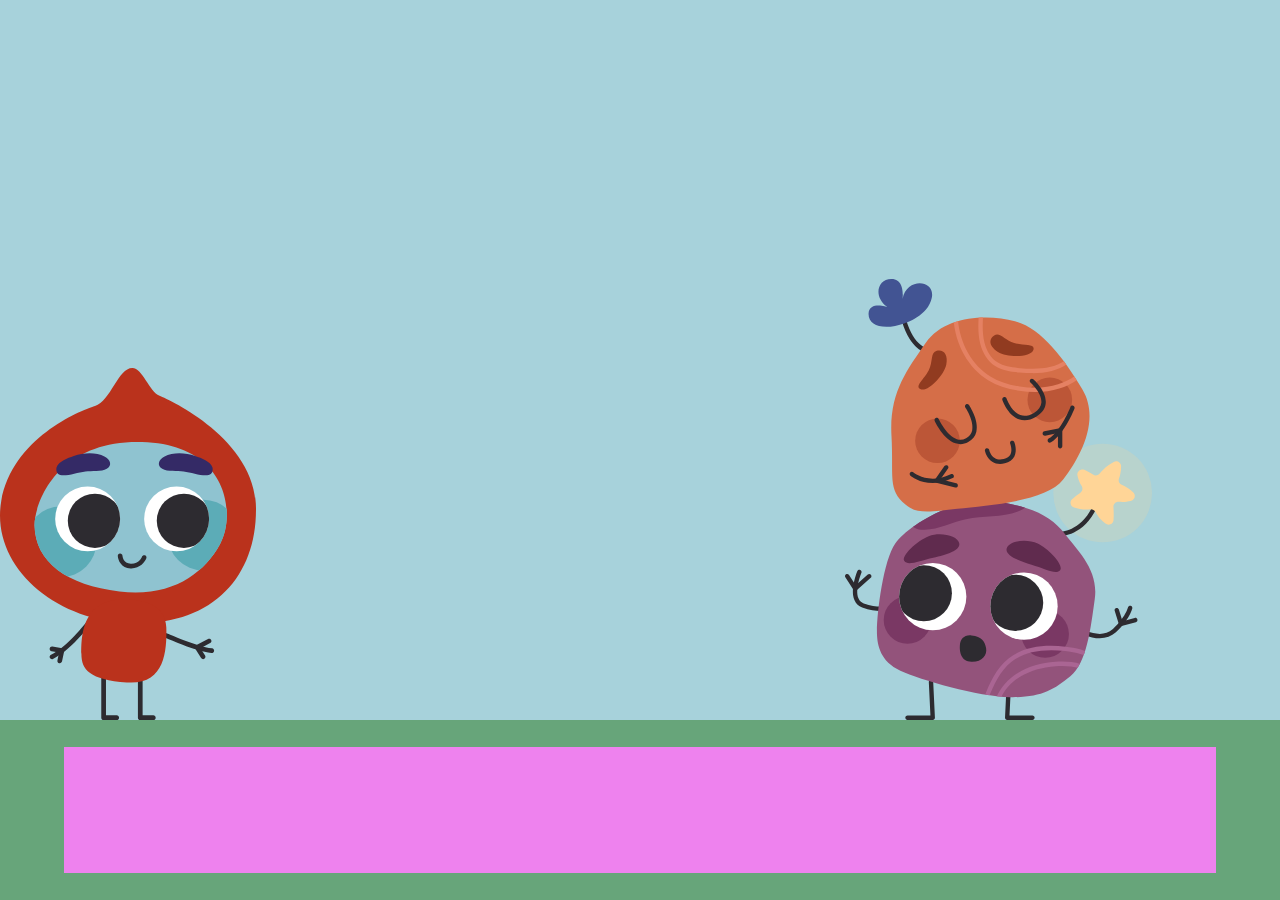
==== index.html @ 36ef5635 "Carga de archivos inicial" ====
<!DOCTYPE html>
<html lang="es">
<head>
    <meta charset="UTF-8">
    <meta name="viewport" content="width=device-width, initial-scale=1.0">
    <title>Empathika. El bosque mágico</title>

    <link rel="stylesheet" href="./css/reset.css">
    <link rel="stylesheet" href="./css/style.css">
</head>
<!--BODY===========================================================================================-->
<body>
    <main>
        <div id="bg">
            <!--SUELO_____________________________________________________________-->
            <div id="suelo">
                <div class="suelo-container">
                    <div class="flecha"></div>
                    <div class="usables-container">
                        <div class="usable"></div>
                        <div class="usable"></div>
                        <div class="usable"></div>
                    </div>
                    <div class="flecha"></div>
                </div>
            </div>
            <!--PERSONAJE PRINCIPAL________________________________________________-->
            <div id="personaje-principal-container" class="personaje-container">
                <img src="./assets/img/personajes/main-personaje.svg" alt="Personaje principal">
            </div>
            <!--LUMO Y FLORA_______________________________________________________-->
            <div id="lumo-flora-container" class="personaje-container">
                <img class="target" src="./assets/img/personajes/lumo-flora.svg" alt="Lumo y Flora. Dos seres mágicos. Flora está dormida sobre Lumo">
            </div>
        </div>
    </main>
    
    <script src="./js/movimientoPersonaje.js"></script>
</body>
</html>
---- css/style.css ----
/*VARIABLES =====================================================================*/
:root{
    /*COLORES ---------------------------*/
    --azul-cielo: #A7D2DB;
    --hierba1: #67A57A;

    /*DISTANCIAS ---------------------------*/
    --distancia-suelo: 20dvh;
    --distancia-personaje-izda: 10vw;
}

/*FONDO ========================================================================*/
html, body {
    margin: 0;
    padding: 0;
    height: 100%;
    overflow: hidden;
}

#bg {
    width: 100vw;
    height: 100dvh;
    overflow: hidden;
    background-color: var(--azul-cielo);
    position: relative;

}

#suelo {
    width: 100%;
    height: var(--distancia-suelo);
    background-color: var(--hierba1);
    position: absolute;
    bottom: 0;
}


/*PERSONAJES ========================================================================*/
.personaje-container {
    position: absolute;
    bottom: var(--distancia-suelo);
}

/*LUMO Y FLORA ---------------------------*/
#lumo-flora-container {
    right: 10vw;
    width: 24vw;
    min-width: 220px;
    height: auto;
    display: block;
}


/*PERSONAJE PRINCIPAL ================================================================*/
#personaje-principal-container {
    transition: transform 1s ease;
    animation: entrada 1s ease forwards;
}

#personaje-principal-container img {
    width: 20vw;
    min-width: 200px;
    height: auto;
    display: block;
}

.personaje-principal-flip {
    transform: scaleX(-1);
}

/*ANIMACIÓN ENTRADA ----------------------------------------------*/
@keyframes entrada {
    0% {
        transform: translateX(-25vw);
    }
    100% {
        transform: translateX(var(--distancia-personaje-izda));
    }
}

/*SUELO =========================================================================*/

.suelo-container {
    width: 90%;
    height: 70%;
    position: absolute;
    left: 50%;
    top: 50%;
    transform: translate(-50%, -50%);
    background-color: violet;

}
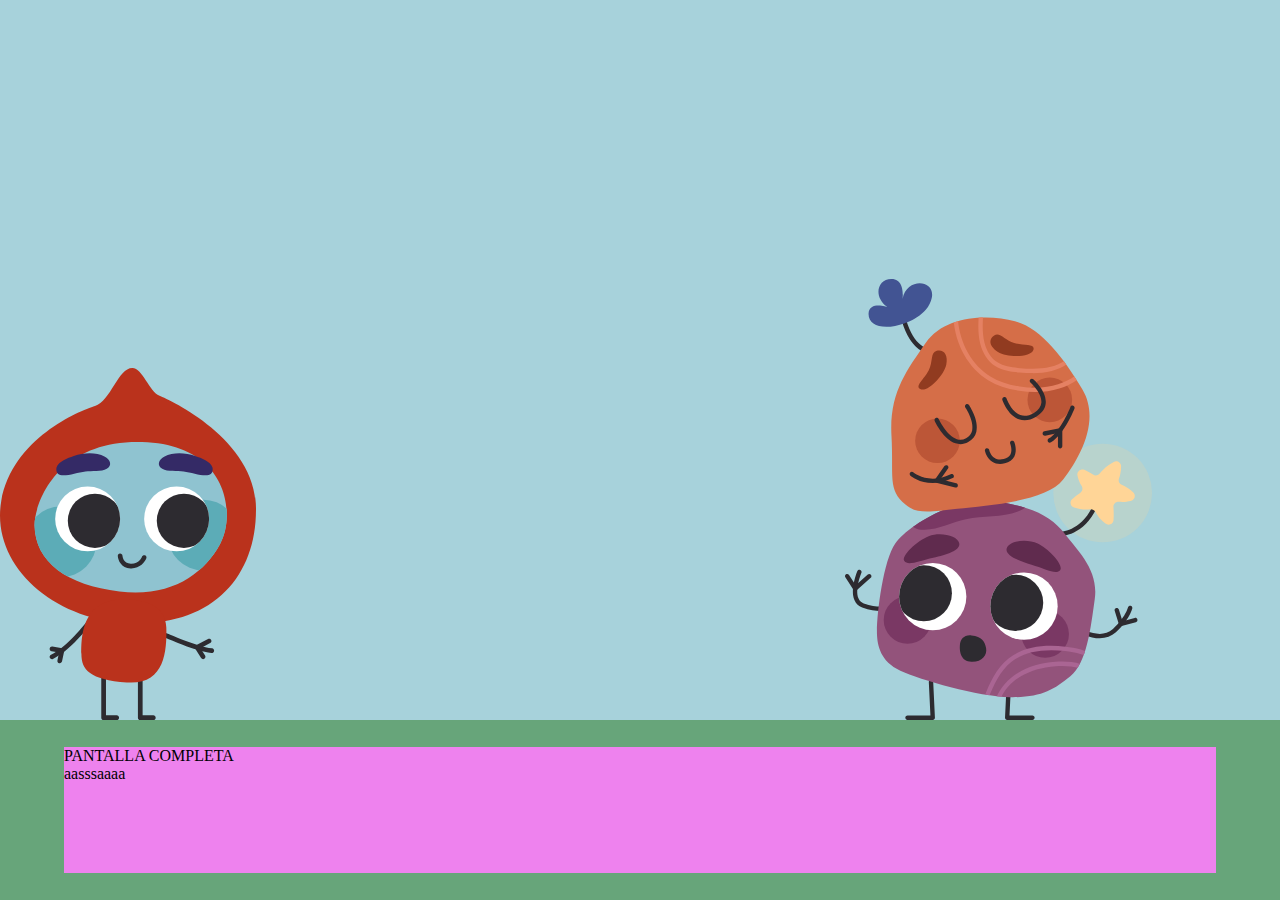
==== commit 6420f7b5: "Añadida clase .hud El personaje ahora no se mueve cuando se pulsa sobre un elemento de la clase hud" ====
--- a/index.html
+++ b/index.html
@@ -2,7 +2,11 @@
 <html lang="es">
 <head>
     <meta charset="UTF-8">
-    <meta name="viewport" content="width=device-width, initial-scale=1.0">
+
+
+    <meta name="viewport" content="width=device-width, initial-scale=1, maximum-scale=1, user-scalable=no">
+    <meta name="theme-color" content="black">
+
     <title>Empathika. El bosque mágico</title>
 
     <link rel="stylesheet" href="./css/reset.css">
@@ -15,6 +19,8 @@
             <!--SUELO_____________________________________________________________-->
             <div id="suelo">
                 <div class="suelo-container">
+                    <button id="pantallaCompletaBtn">PANTALLA COMPLETA</button>
+                    <p class="hud">aasssaaaa</p>
                     <div class="flecha"></div>
                     <div class="usables-container">
                         <div class="usable"></div>
--- a/css/style.css
+++ b/css/style.css
@@ -3,6 +3,7 @@
     /*COLORES ---------------------------*/
     --azul-cielo: #A7D2DB;
     --hierba1: #67A57A;
+    --negro: #2D2B30;
 
     /*DISTANCIAS ---------------------------*/
     --distancia-suelo: 20dvh;
@@ -13,12 +14,14 @@
 html, body {
     margin: 0;
     padding: 0;
-    height: 100%;
+    width: 100vw;
+    height: 100vh; 
     overflow: hidden;
+    background-color: var(--negro); 
 }
 
 #bg {
-    width: 100vw;
+    width: 100dvw;
     height: 100dvh;
     overflow: hidden;
     background-color: var(--azul-cielo);
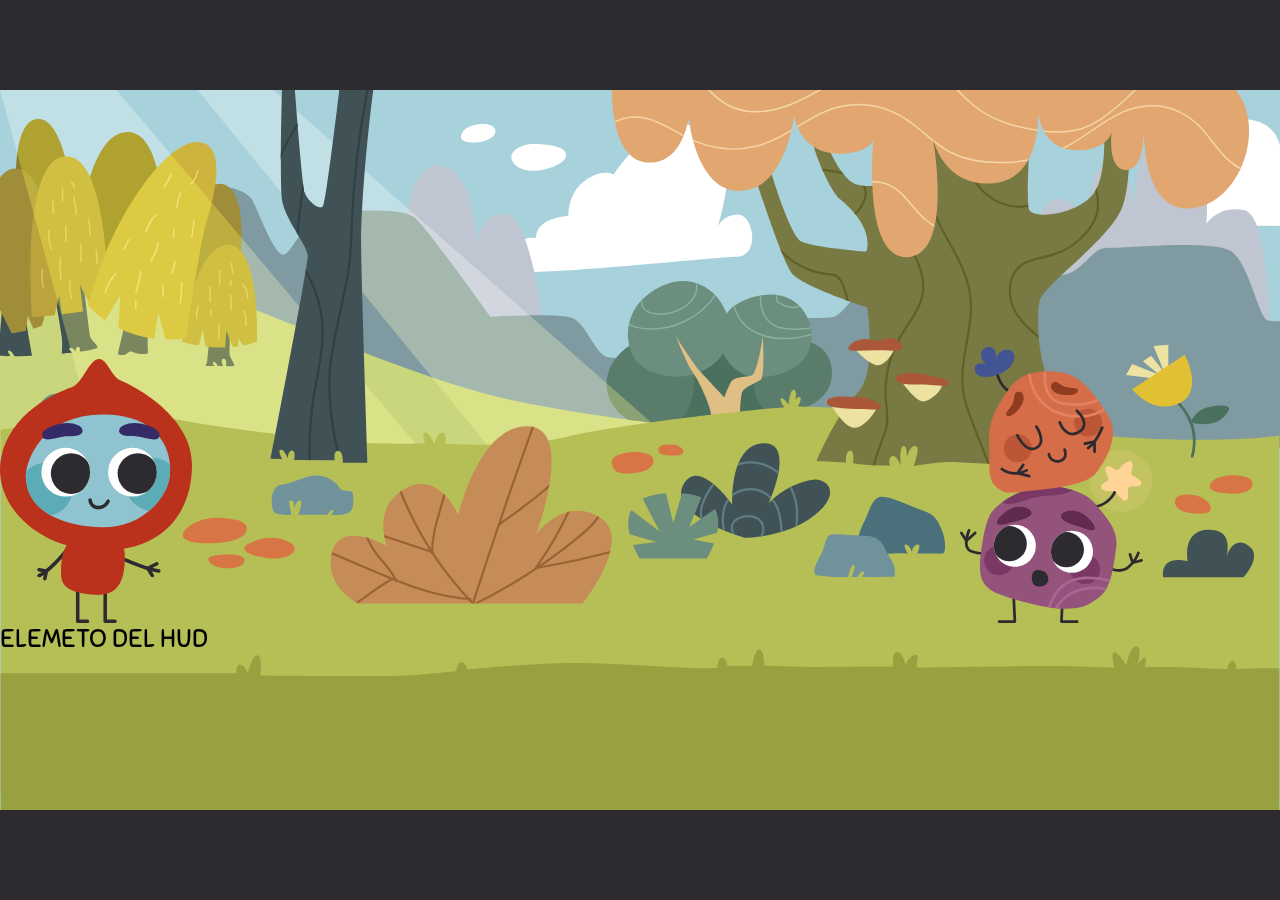
==== commit e2351ab0: "Añadido fondo" ====
--- a/index.html
+++ b/index.html
@@ -10,17 +10,34 @@
     <title>Empathika. El bosque mágico</title>
 
     <link rel="stylesheet" href="./css/reset.css">
+    <link rel="stylesheet" href="./css/general.css">
     <link rel="stylesheet" href="./css/style.css">
 </head>
 <!--BODY===========================================================================================-->
 <body>
     <main>
-        <div id="bg">
+        <div id="general-wrapper">
+
+            <!--BG_____________________________________________________________-->
+            <div class="bg-container">
+                <img id="bg-nubes" src="./assets/img/bg/bg-nubes.svg" alt="Fondo con montículos y árboles">
+                <img id="bg-back" src="./assets/img/bg/bg-back.svg" alt="Fondo con montículos y árboles">
+                <img id="bg-mid" src="./assets/img/bg/bg-mid.svg" alt="Fondo con montículos y árboles">
+                <svg id="bg-rayos" xmlns="http://www.w3.org/2000/svg" viewBox="0 0 1689.88 1082.79">
+                    <g>
+                      <polygon points="1689.88 1033.25 1255.66 1082.79 372.8 0 515.29 0 1689.88 1033.25" />
+                      <polygon points="1135.05 1082.53 290.83 1066.73 0 0 219.47 0 1135.05 1082.53" />
+                    </g>
+                </svg>
+                <img id="bg-front" src="./assets/img/bg/bg-front.svg" alt="">
+                  
+
+
+            </div>
             <!--SUELO_____________________________________________________________-->
             <div id="suelo">
                 <div class="suelo-container">
-                    <button id="pantallaCompletaBtn">PANTALLA COMPLETA</button>
-                    <p class="hud">aasssaaaa</p>
+                    <button class="hud" id="pantallaCompletaBtn">ELEMETO DEL HUD</button>
                     <div class="flecha"></div>
                     <div class="usables-container">
                         <div class="usable"></div>
@@ -31,16 +48,40 @@
                 </div>
             </div>
             <!--PERSONAJE PRINCIPAL________________________________________________-->
-            <div id="personaje-principal-container" class="personaje-container">
+            <div id="protagonista-container" class="personaje-container">
                 <img src="./assets/img/personajes/main-personaje.svg" alt="Personaje principal">
             </div>
             <!--LUMO Y FLORA_______________________________________________________-->
-            <div id="lumo-flora-container" class="personaje-container">
+            <div id="lumo-flora-container" class="personaje-container personaje" onclick="abrirDialogo()">
                 <img class="target" src="./assets/img/personajes/lumo-flora.svg" alt="Lumo y Flora. Dos seres mágicos. Flora está dormida sobre Lumo">
             </div>
+
+            <!--DIALOGOS__________________________________________________________-->
+             <dialog id="dialogoLumo" class="dialogo">
+                <div class="dialog-fondo-hierba"></div>
+                <form method="dialog">
+
+                    <!--DIALOGO-->
+                    <div class="dialog-container">
+                        <div class="dialogo-txt">
+                            <p>Oh no… He perdido la piedra brillante de Floris. Me la prestó un momento y no sé dónde está…</p>
+                            <p>— ¿Qué hago ahora?</p>
+                        </div>
+                        <img class="dialog-lumo" src="./assets/img/personajes/lumo.svg" alt="">
+                    </div>
+                    
+                    <!--BOTONES-->
+                    <div class="dialog-btns-container">
+                        <button>Vamos a buscarla juntos.</button>
+                        <button>Díselo a Floris, seguro que lo entiende.</button>
+                        <button>No digas nada, igual no se da cuenta.</button>
+                    </div> 
+                  </form>
+            </dialog> 
         </div>
     </main>
     
     <script src="./js/movimientoPersonaje.js"></script>
+    <!-- <script src="./js/dialogos.js"></script> -->
 </body>
 </html>--- a/css/general.css
+++ b/css/general.css
@@ -0,0 +1,30 @@
+/*VARIABLES =====================================================================*/
+:root{
+    /*COLORES ---------------------------*/
+    --azul-cielo: #A7D2DB;
+    --azul-detalle-claro: #5F9CAD;
+    --azul-detalle: #337C8A;
+    --rojo: #CC6262;
+    --rojo-oscuro: #AA3D28;
+    --hierba1: #67A57A;
+    --negro: #2D2B30;
+    --blanco: #F6F4E7;
+    --blanco-oscuro: #D3D0C1;
+
+    /*DISTANCIAS Y TAMAÑOS---------------------------*/
+    --distancia-suelo: 26%;
+    --distancia-personaje-izda: 5%;
+    --tamaño-bordes: 0.5vw;
+}
+
+/*FONTS =====================================================================*/
+@font-face {
+    font-family: Sniglet-Regular;
+    src: url(../assets/fonts/Sniglet-Regular.ttf);
+  }
+
+  @font-face {
+    font-family: Grandstander;
+    src: url(../assets/fonts/Grandstander-VariableFont_wght.ttf);
+  }
+
--- a/css/style.css
+++ b/css/style.css
@@ -1,38 +1,110 @@
-/*VARIABLES =====================================================================*/
-:root{
-    /*COLORES ---------------------------*/
-    --azul-cielo: #A7D2DB;
-    --hierba1: #67A57A;
-    --negro: #2D2B30;
-
-    /*DISTANCIAS ---------------------------*/
-    --distancia-suelo: 20dvh;
-    --distancia-personaje-izda: 10vw;
-}
-
-/*FONDO ========================================================================*/
+/* FONDO ======================================================================== */
 html, body {
     margin: 0;
     padding: 0;
-    width: 100vw;
-    height: 100vh; 
+    width: 100%;
+    height: 100%;
     overflow: hidden;
     background-color: var(--negro); 
-}
-
-#bg {
-    width: 100dvw;
-    height: 100dvh;
-    overflow: hidden;
+    font-family: "Sniglet-Regular", Arial, Helvetica, sans-serif;
+    font-size: 2vw;
+    display: flex;
+    align-items: center;
+    justify-content: center;
+    user-select: none;
+    text-wrap: balance;
+}
+
+html * {
+    -webkit-user-select: none;
+    -moz-user-select: none;
+    -ms-user-select: none;
+    user-select: none;
+}
+
+
+/* ESCALA CONTENEDOR ======================================================================== */
+
+/* Permitir selección en elementos que necesitan ser interactivos */
+button, input, textarea, a, [role="button"], [tabindex="0"] {
+    -webkit-user-select: text;
+    -moz-user-select: text;
+    -ms-user-select: text;
+    user-select: text;
+    cursor: pointer;
+}
+
+#general-wrapper {
     background-color: var(--azul-cielo);
     position: relative;
-
-}
-
+    width: 100vw;
+    height: 100vh;
+    overflow: hidden;
+}
+
+/* Ajustar la proporción según el tamaño de la pantalla */
+@media (min-aspect-ratio: 16/9) {
+    /* Pantallas más anchas que 16:9 */
+    #general-wrapper {
+        width: 177.78vh; /* 16/9 * 100vh para mantener la proporción 16:9 */
+        height: 100vh;
+        margin: 0 auto;
+    }
+}
+
+@media (max-aspect-ratio: 16/9) {
+    /* Pantallas más estrechas que 16:9 */
+    #general-wrapper {
+        width: 100vw;
+        height: 56.25vw; /* 9/16 * 100vw para mantener la proporción 16:9 */
+    }
+}
+
+
+/*FONDO ========================================================================*/
+#bg-ej {
+    opacity: 0.5;
+}
+
+#bg-nubes {
+    position: absolute;
+    top: 4%;
+    width: 68%;
+    right: -4%;
+}
+
+#bg-back {
+    position: absolute;
+    top: 8%;
+    right: 3%;
+    width: 100%;
+    transform: scale(1.2);
+}
+
+#bg-mid {
+    position: absolute;
+    top: 4%;
+    left: -15%;
+    width: 80%;
+}
+
+#bg-rayos {
+    position: absolute;
+    top: 0;
+    left: 0;
+    width: 70%;
+    mix-blend-mode: color-dodge;
+    opacity: 0.3;
+    fill: rgb(216, 203, 57);
+  }
+
+#bg-front {
+    position: absolute;
+    width: 100%;
+}  
 #suelo {
     width: 100%;
     height: var(--distancia-suelo);
-    background-color: var(--hierba1);
     position: absolute;
     bottom: 0;
 }
@@ -46,50 +118,150 @@
 
 /*LUMO Y FLORA ---------------------------*/
 #lumo-flora-container {
-    right: 10vw;
-    width: 24vw;
-    min-width: 220px;
+    right: 10%;
+    width: 15%;
     height: auto;
     display: block;
+    user-select: none;
+    cursor: pointer;
 }
 
 
 /*PERSONAJE PRINCIPAL ================================================================*/
-#personaje-principal-container {
-    transition: transform 1s ease;
+#protagonista-container {
+    position: absolute;
+    bottom: var(--distancia-suelo);
+    transition: left 1s ease; 
     animation: entrada 1s ease forwards;
-}
-
-#personaje-principal-container img {
-    width: 20vw;
-    min-width: 200px;
-    height: auto;
-    display: block;
-}
-
-.personaje-principal-flip {
+    width: 15%;
+}
+
+.protagonista-flip {
     transform: scaleX(-1);
 }
 
-/*ANIMACIÓN ENTRADA ----------------------------------------------*/
+/*ANIMACIÓN ENTRADA ----------------------------------------------*/ 
 @keyframes entrada {
     0% {
-        transform: translateX(-25vw);
+        left: -25%;
     }
     100% {
-        transform: translateX(var(--distancia-personaje-izda));
-    }
-}
-
-/*SUELO =========================================================================*/
-
-.suelo-container {
-    width: 90%;
-    height: 70%;
-    position: absolute;
-    left: 50%;
-    top: 50%;
-    transform: translate(-50%, -50%);
-    background-color: violet;
-
-}+        left: var(--distancia-personaje-izda);
+    }
+}
+
+/*DIALOGO ================================================================*/
+
+dialog {
+    background-color: rgba(0, 0, 0, 0.6);
+    width: 100%;
+    height: 100%;
+    position: relative;
+    display: flex;
+    display: none;
+    
+}
+
+dialog .dialog-fondo-hierba {
+    position: absolute;
+    bottom: 0;
+    background-color: var(--hierba1);
+    width: 100%;
+    height: 45%;
+}
+
+dialog form {
+    width: 100%;
+    height: 100%;
+}
+
+/*CONTENEDOR DE DIÁLOGO ----------------------------------------------*/ 
+    dialog form .dialog-container {
+        width: 80%;
+        height:fit-content;
+        min-height: 35%;
+        padding: 3% 5%;
+        position: absolute;
+        top: 50%;
+        left: 50%;
+        transform: translate(-50%, -65%);
+        background-color: white;
+        display: flex; 
+        align-items: center;  
+        border-radius: 1rem;
+    }
+
+    /*IMAGEN DEL PERSONAJE */
+    dialog form .dialog-container img {
+        position: absolute;
+        width: 43%;
+        right: -5%;
+    }
+
+
+    /*NOMBRE DEL PERSONAJE*/
+    dialog form .dialog-container::before {
+        content: 'Lumo';
+        position: absolute;
+        top: -1.5rem;
+        left: 4%;
+        padding: 1% 6%;
+        background-color: var(--azul-detalle);
+        border: var(--tamaño-bordes) solid var(--azul-detalle-claro);
+        color: white;
+        font-family: "Grandstander", Arial, Helvetica, sans-serif;
+        font-size: 4vw;
+        font-weight: 700;
+        border-radius: 100px;
+    }
+
+    /*TEXTO DEL DIÁLOGO */
+    dialog form .dialog-container .dialogo-txt {
+       padding-top: 4%;
+        display: flex;
+        flex-direction: column;
+        gap: 1rem;
+        width: 60%;
+        font-size: 2.5vw;
+    }
+
+    /*AJUSTES SEGÚN PERSONAJE ----------------------------------------------*/ 
+    dialog form .dialog-container .dialog-lumo {
+        top: -45%;
+    }
+
+    /*BOTONES -------------------------------------------------------------*/ 
+
+    dialog form .dialog-btns-container {
+        position: absolute;
+        bottom: 10%;
+        width: 94%;
+        height: 20%;
+
+        left: 50%;
+        transform: translateX(-50%);
+
+        display: flex;
+        justify-content: center;
+        align-items: center;
+        gap: 1rem;
+    }
+
+    dialog form .dialog-btns-container button {
+        flex: 1;
+        text-align: center;
+        height: 80%;
+        background-color: var(--rojo);
+        border: var(--tamaño-bordes) solid var(--rojo-oscuro);
+        border-radius: 100rem;
+        color: white;
+        font-size: 2vw;
+        cursor: pointer;
+    }
+
+    dialog form .dialog-btns-container button:hover {
+        transform: scale(1.05) rotate(-2deg);
+        transition: 0.3s;
+    }
+
+
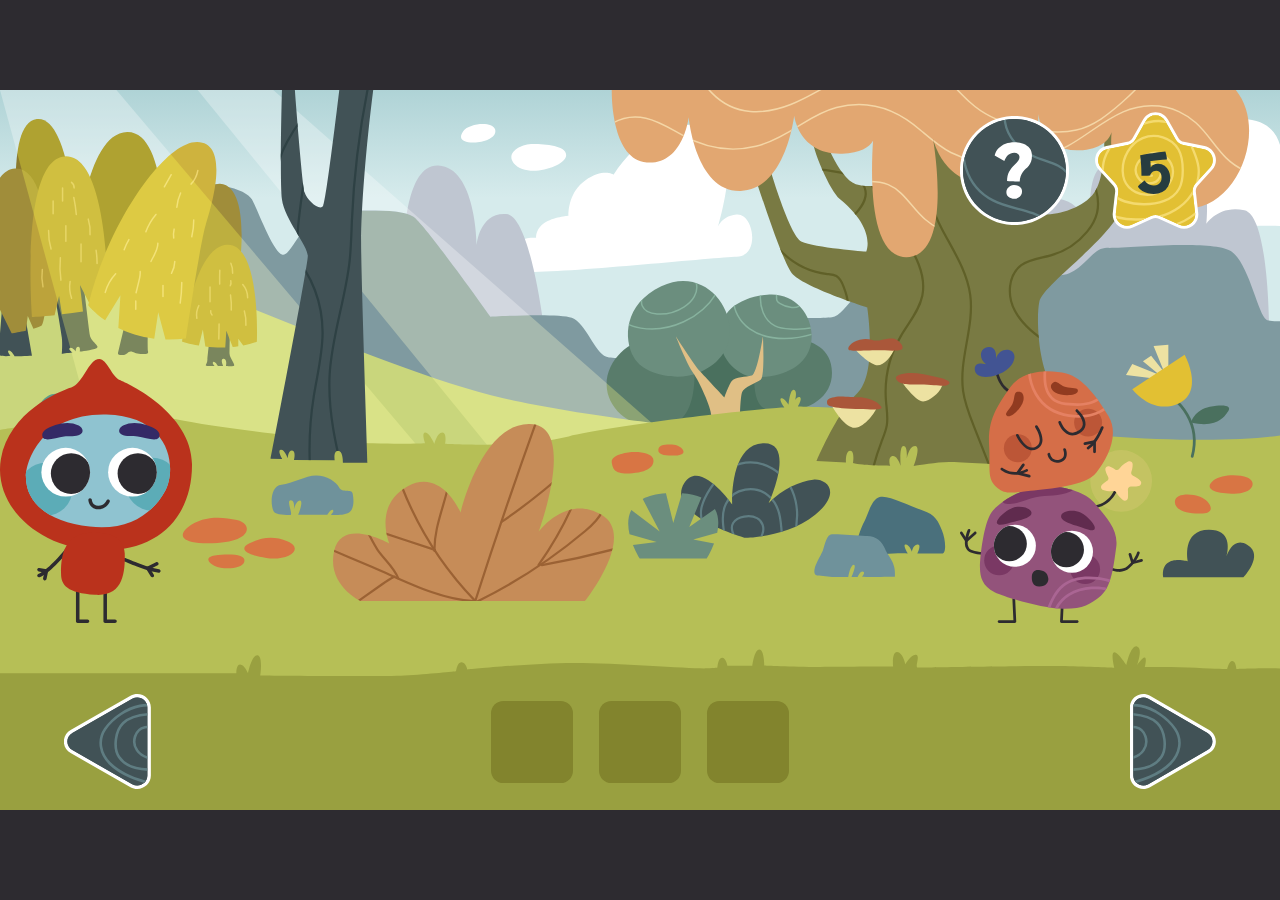
==== commit 094a1cbb: "Añadido HUD + animaciones bg" ====
--- a/index.html
+++ b/index.html
@@ -29,24 +29,32 @@
                       <polygon points="1135.05 1082.53 290.83 1066.73 0 0 219.47 0 1135.05 1082.53" />
                     </g>
                 </svg>
-                <img id="bg-front" src="./assets/img/bg/bg-front.svg" alt="">
+                <img id="bg-front" src="./assets/img/bg/bg-front.svg" alt="Fondo y suelo del bosque">
+                <img id="arbusto1" class="anim-skew" src="./assets/img/bg/arbusto1.svg" alt="Arbusto que se mueve al viento">
                   
 
 
             </div>
-            <!--SUELO_____________________________________________________________-->
-            <div id="suelo">
-                <div class="suelo-container">
-                    <button class="hud" id="pantallaCompletaBtn">ELEMETO DEL HUD</button>
-                    <div class="flecha"></div>
+            <!--HUD INFERIOR_____________________________________________________________-->
+            <div id="hud-inferior">
+                    <img class="flecha hud anim-btn-hud" src="./assets/img/hud/flecha-izda.svg" alt="Ir a la izquierda">
                     <div class="usables-container">
                         <div class="usable"></div>
                         <div class="usable"></div>
                         <div class="usable"></div>
                     </div>
-                    <div class="flecha"></div>
+                    <img class="flecha hud anim-btn-hud" src="./assets/img/hud/flecha-dcha.svg" alt="Ir a la derecha">
+            </div>
+
+            <!--HUD SUPERIOR_____________________________________________________________-->
+            <div id="hud-superior">
+                <img class="btn-help hud anim-btn-hud" src="./assets/img/hud/btn-help.svg" alt="Botón ayuda">
+                <div class="hud estrella-puntos">
+                    <img src="./assets/img/hud/star.svg" alt="Estrellas">
+                    <p>5</p>
                 </div>
             </div>
+
             <!--PERSONAJE PRINCIPAL________________________________________________-->
             <div id="protagonista-container" class="personaje-container">
                 <img src="./assets/img/personajes/main-personaje.svg" alt="Personaje principal">
--- a/css/general.css
+++ b/css/general.css
@@ -10,6 +10,7 @@
     --negro: #2D2B30;
     --blanco: #F6F4E7;
     --blanco-oscuro: #D3D0C1;
+    --dark-clr: #263c40;
 
     /*DISTANCIAS Y TAMAÑOS---------------------------*/
     --distancia-suelo: 26%;
@@ -28,3 +29,31 @@
     src: url(../assets/fonts/Grandstander-VariableFont_wght.ttf);
   }
 
+/*ANIMATIONS =====================================================================*/
+/*BOTONES HUD---------------------------*/
+.anim-btn-hud {
+  transition: 0.2s;
+}
+
+.anim-btn-hud:hover {
+  transform: scale(1.2);
+  transition: 0.2s;
+}
+
+.anim-btn-hud:active {
+  filter:hue-rotate(168deg) saturate(3);
+}
+
+/*SKEW---------------------------*/
+.anim-skew {
+  animation: skew 5s ease-in-out infinite alternate;
+}
+@keyframes skew {
+  70% {
+      transform: skew(0) translateX(0);
+  }
+  100% {
+      transform: skew(-5deg) translateX(2%);
+  }
+}
+
--- a/css/style.css
+++ b/css/style.css
@@ -35,7 +35,7 @@
 }
 
 #general-wrapper {
-    background-color: var(--azul-cielo);
+    background: linear-gradient(#AFD3D6, #D6EBEC 15%);
     position: relative;
     width: 100vw;
     height: 100vh;
@@ -66,49 +66,128 @@
     opacity: 0.5;
 }
 
-#bg-nubes {
-    position: absolute;
-    top: 4%;
-    width: 68%;
-    right: -4%;
-}
-
-#bg-back {
-    position: absolute;
-    top: 8%;
-    right: 3%;
-    width: 100%;
-    transform: scale(1.2);
-}
-
-#bg-mid {
-    position: absolute;
-    top: 4%;
-    left: -15%;
-    width: 80%;
-}
-
-#bg-rayos {
-    position: absolute;
-    top: 0;
-    left: 0;
-    width: 70%;
-    mix-blend-mode: color-dodge;
-    opacity: 0.3;
-    fill: rgb(216, 203, 57);
-  }
-
-#bg-front {
-    position: absolute;
-    width: 100%;
-}  
-#suelo {
-    width: 100%;
-    height: var(--distancia-suelo);
-    position: absolute;
+/*NUBES ----------------------------------------------*/ 
+    #bg-nubes {
+        position: absolute;
+        top: 4%;
+        width: 68%;
+        right: -4%;
+        animation: nubes 5s ease-in-out infinite alternate;
+    }
+
+    @keyframes nubes {
+        0% {
+            transform: translateY(-8%);
+        }
+        100% {
+            transform: translateY(8%);
+        }
+    }
+
+/*MONTAÑAS ----------------------------------------------*/ 
+    #bg-back {
+        position: absolute;
+        top: 8%;
+        right: 3%;
+        width: 100%;
+        transform: scale(1.2);
+    }
+
+/*ÁRBOLES Y RAYOS ----------------------------------------------*/ 
+    #bg-mid {
+        position: absolute;
+        top: 4%;
+        left: -15%;
+        width: 80%;
+    }
+
+    #bg-rayos {
+        position: absolute;
+        top: 0;
+        left: 0;
+        width: 70%;
+        mix-blend-mode: color-dodge;
+        opacity: 0.3;
+        fill: rgb(216, 203, 57);
+    }
+
+/*SUELO BOSQUE ----------------------------------------------*/ 
+    #bg-front {
+        position: absolute;
+        height: 100%;
+    }  
+
+    #arbusto1 {
+        position: absolute;
+        bottom: 29%;
+        left: 26%;
+        width: 22%;
+    }
+
+/* HUD INFERIOR ======================================================================== */
+
+#hud-inferior {
+    position: absolute;
+    width: 90%;
+    height: 19%;
     bottom: 0;
-}
-
+    left: 50%;
+    transform: translateX(-50%);
+    display: flex;
+    flex-direction: row;
+    justify-content: space-between;
+    align-items: center;
+}
+
+/*FLECHAS ----------------------------------------------*/ 
+    .flecha {
+        height: 70%;
+        display: inline;
+    }
+
+/*OBJETOS USABLES ----------------------------------------------*/ 
+    .usables-container {
+        flex: 1;
+        height: 100%;
+        display: flex;
+        justify-content: center;
+        align-items: center;
+        gap: 1rem;
+    }
+    .usable {
+        height: 60%;
+        aspect-ratio: 1/1;
+        background-color: #82842D;
+        border-radius: 15%;
+    }
+
+/* HUD SUPERIOR ======================================================================== */
+#hud-superior {
+    position: absolute;
+    width: 20%;
+    top: 3%;
+    right: 5%;
+    display: flex;
+    flex-direction: row;
+    justify-content: space-between;
+    align-items: center;
+    gap: 10%;
+}
+
+.estrella-puntos {
+    position: relative;
+}
+
+.estrella-puntos p {
+    position: absolute;
+    top: 58%;
+    left: 50%; /* Añade esta línea para el centrado horizontal */
+    transform: translate(-50%, -50%);
+    font-family: 'Grandstander', Arial, Helvetica, sans-serif;
+    font-size: 5vw;
+    font-weight: 700;
+    color: var(--dark-clr);
+}
 
 /*PERSONAJES ========================================================================*/
 .personaje-container {
@@ -117,14 +196,14 @@
 }
 
 /*LUMO Y FLORA ---------------------------*/
-#lumo-flora-container {
-    right: 10%;
-    width: 15%;
-    height: auto;
-    display: block;
-    user-select: none;
-    cursor: pointer;
-}
+    #lumo-flora-container {
+        right: 10%;
+        width: 15%;
+        height: auto;
+        display: block;
+        user-select: none;
+        cursor: pointer;
+    }
 
 
 /*PERSONAJE PRINCIPAL ================================================================*/
@@ -141,14 +220,14 @@
 }
 
 /*ANIMACIÓN ENTRADA ----------------------------------------------*/ 
-@keyframes entrada {
-    0% {
-        left: -25%;
-    }
-    100% {
-        left: var(--distancia-personaje-izda);
-    }
-}
+    @keyframes entrada {
+        0% {
+            left: -25%;
+        }
+        100% {
+            left: var(--distancia-personaje-izda);
+        }
+    }
 
 /*DIALOGO ================================================================*/
 
